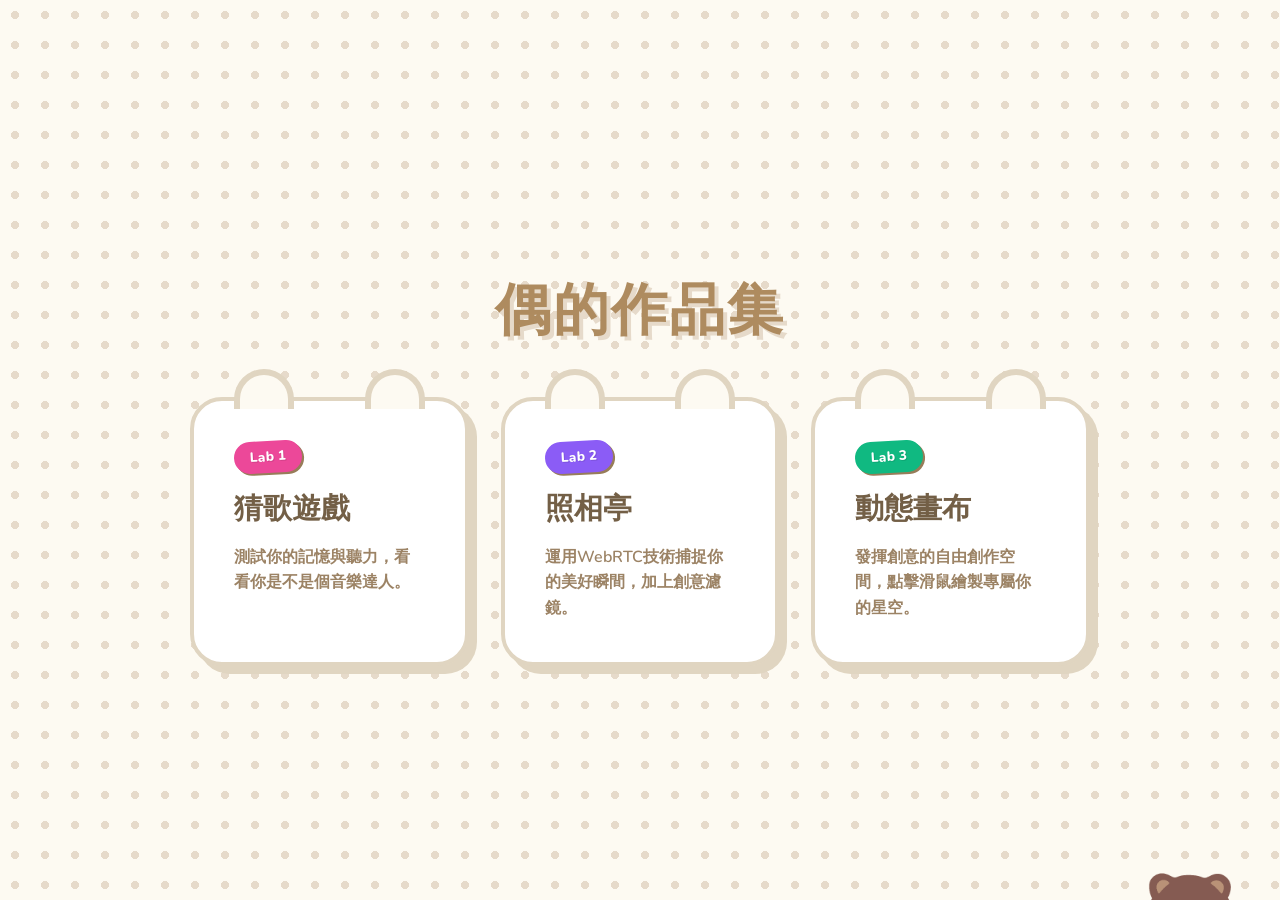
==== index.html @ 74707f81 "Initial commit" ====
<!DOCTYPE html>
<html lang="zh-TW">
<head>
    <meta charset="UTF-8">
    <meta name="viewport" content="width=device-width, initial-scale=1.0">
    <title>偶的作品集</title>
    <link rel="stylesheet" href="style.css">
</head>
<body>
    <div class="container">
        <h1>偶的作品集</h1>
        <div class="grid">
            <a href="lab1/index.html" class="card">
                <span class="tag" style="background:#ec4899">Lab 1</span>
                <h2>猜歌遊戲</h2>
                <p>測試你的記憶與聽力，看看你是不是個音樂達人。</p>
            </a>
            <a href="lab2/index.html" class="card">
                <span class="tag" style="background:#8b5cf6">Lab 2</span>
                <h2>照相亭</h2>
                <p>運用WebRTC技術捕捉你的美好瞬間，加上創意濾鏡。</p>
            </a>
            <a href="lab3/index.html" class="card">
                <span class="tag" style="background:#10b981">Lab 3</span>
                <h2>動態畫布</h2>
                <p>發揮創意的自由創作空間，點擊滑鼠繪製專屬你的星空。</p>
            </a>
        </div>
    </div>
    <div class="peeking-bear" title="拉拉熊跟你問好！">🐻</div>
    <div class="bear-message">哈囉！來看偶的作品吧～ 🍯</div>
</body>
</html>
---- style.css ----
@import url('https://fonts.googleapis.com/css2?family=Nunito:wght@600;800;900&display=swap');

body {
    margin: 0; padding: 0;
    font-family: 'Nunito', sans-serif;
    background: #fdfaf2; 
    color: #594f3e; 
    display: flex; align-items: center; justify-content: center; min-height: 100vh;
    background-image: radial-gradient(#e6daca 4px, transparent 4px);
    background-size: 30px 30px;
    animation: backgroundPan 20s linear infinite;
    position: relative;
    overflow-x: hidden;
}

@keyframes backgroundPan {
    0% { background-position: 0 0; }
    100% { background-position: 60px 60px; }
}

.container { max-width: 900px; width: 100%; padding: 2rem; z-index: 10; position: relative; }

h1 {
    font-size: 3.5rem; text-align: center; margin-bottom: 2.5rem;
    color: #ae8b5f; 
    text-shadow: 4px 4px 0px #e6daca;
    letter-spacing: 2px;
    animation: bounce 2s infinite ease-in-out;
}

@keyframes bounce {
    0%, 100% { transform: translateY(0); }
    50% { transform: translateY(-10px); }
}

.grid { display: grid; grid-template-columns: repeat(auto-fit, minmax(260px, 1fr)); gap: 3rem 2rem; margin-top: 3rem;}

.card {
    background: #ffffff;
    padding: 2.5rem;
    border-radius: 2rem;
    text-decoration: none; color: inherit;
    border: 4px solid #e0d5c1;
    box-shadow: 8px 8px 0px #e0d5c1;
    transition: all 0.3s cubic-bezier(0.175, 0.885, 0.32, 1.275);
    display: block; position: relative; 
    z-index: 2; /* higher than ears */
}

/* Bear Ears styling (Semi-circle merging with frame) */
.card::before, .card::after {
    content: '';
    position: absolute;
    box-sizing: border-box;
    width: 60px; height: 40px;
    background: #fdfaf2; /* Inner ear */
    border: 6px solid #e0d5c1; /* Outer ear matches border */
    border-bottom: none; /* Cut off botton border for seamless connection */
    border-radius: 60px 60px 0 0; /* Semi-circle shape */
    top: -32px; /* Overlap behind top border to hide connection perfectly */
    z-index: -1; 
    transition: border-color 0.3s cubic-bezier(0.175, 0.885, 0.32, 1.275);
}

.card::before { left: 40px; }
.card::after { right: 40px; }

.card:hover {
    transform: translateY(-5px);
    box-shadow: 10px 14px 0px #c2a67e;
    border-color: #c2a67e;
}

/* Ears change border color along with the card */
.card:hover::before, .card:hover::after {
    border-color: #c2a67e; /* Match hovered card */
}

.card:active {
    transform: translateY(4px);
    box-shadow: 0px 0px 0px #c2a67e;
}

.card h2 { margin: 0 0 1rem 0; font-size: 1.8rem; color: #735f46; font-weight: 900; }
.card p { margin: 0; color: #9c8365; line-height: 1.6; font-size: 1rem; font-weight: 600; }

.tag {
    display: inline-block; padding: 0.4rem 1rem;
    background: #c2a67e; border-radius: 9999px;
    font-size: 0.85rem; font-weight: 800; margin-bottom: 1rem; color: #ffffff;
    box-shadow: 2px 2px 0px #977d59;
    transform: rotate(-3deg);
    text-shadow: 1px 1px 0 rgba(0,0,0,0.1);
}

/* Floating Peeking Bear */
.peeking-bear {
    position: fixed;
    bottom: -70px;
    right: 40px;
    font-size: 5rem;
    transition: transform 0.4s cubic-bezier(0.175, 0.885, 0.32, 1.275);
    cursor: pointer;
    z-index: 100;
}
.peeking-bear:hover {
    transform: translateY(-50px) rotate(-10deg);
}

.bear-message {
    position: fixed;
    bottom: 50px;
    right: 130px;
    background: #ffffff;
    color: #735f46;
    padding: 10px 20px;
    border-radius: 20px;
    font-weight: 800;
    border: 3px solid #c2a67e;
    box-shadow: 4px 4px 0px #c2a67e;
    opacity: 0;
    transform: translateY(20px);
    transition: all 0.3s cubic-bezier(0.175, 0.885, 0.32, 1.275);
    pointer-events: none;
    z-index: 99;
}
.peeking-bear:hover + .bear-message {
    opacity: 1;
    transform: translateY(0);
}
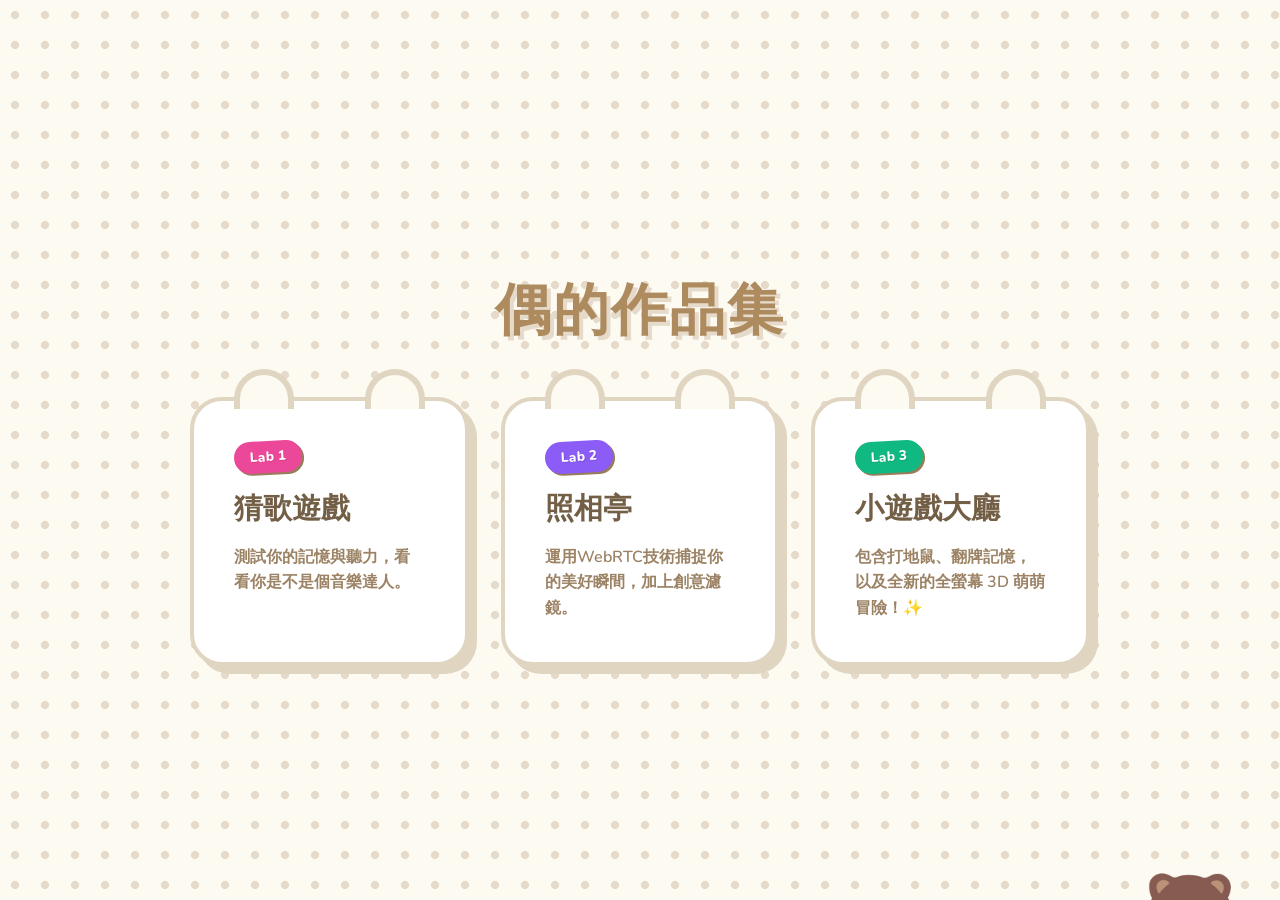
==== commit dbe1ca09: "新增小遊戲" ====
--- a/index.html
+++ b/index.html
@@ -22,12 +22,82 @@
             </a>
             <a href="lab3/index.html" class="card">
                 <span class="tag" style="background:#10b981">Lab 3</span>
-                <h2>動態畫布</h2>
-                <p>發揮創意的自由創作空間，點擊滑鼠繪製專屬你的星空。</p>
+                <h2>小遊戲大廳</h2>
+                <p>包含打地鼠、翻牌記憶，以及全新的全螢幕 3D 萌萌冒險！✨</p>
             </a>
         </div>
     </div>
     <div class="peeking-bear" title="拉拉熊跟你問好！">🐻</div>
     <div class="bear-message">哈囉！來看偶的作品吧～ 🍯</div>
+    <script>
+        // Sound effect using Web Audio API
+        const audioCtx = new (window.AudioContext || window.webkitAudioContext)();
+        function playClickSound() {
+            if (audioCtx.state === 'suspended') audioCtx.resume();
+            
+            const now = audioCtx.currentTime;
+            
+            // "Thock" part (low frequency resonance)
+            const osc1 = audioCtx.createOscillator();
+            const gain1 = audioCtx.createGain();
+            osc1.type = 'triangle';
+            osc1.frequency.setValueAtTime(120, now);
+            osc1.frequency.exponentialRampToValueAtTime(80, now + 0.2); // Slight downward slide
+            
+            gain1.gain.setValueAtTime(0.15, now);
+            gain1.gain.exponentialRampToValueAtTime(0.001, now + 0.25);
+            osc1.connect(gain1);
+            gain1.connect(audioCtx.destination);
+            
+            // "Click" part (transient)
+            const osc2 = audioCtx.createOscillator();
+            const gain2 = audioCtx.createGain();
+            osc2.type = 'sine';
+            osc2.frequency.setValueAtTime(900, now);
+            
+            gain2.gain.setValueAtTime(0.08, now);
+            gain2.gain.exponentialRampToValueAtTime(0.001, now + 0.08);
+            osc2.connect(gain2);
+            gain2.connect(audioCtx.destination);
+            
+            osc1.start(now);
+            osc1.stop(now + 0.25);
+            osc2.start(now);
+            osc2.stop(now + 0.08);
+        }
+
+        // Mouse trail effect
+        let lastTime = 0;
+        document.addEventListener('mousemove', (e) => {
+            const now = Date.now();
+            if (now - lastTime < 50) return; // Throttle to every 50ms
+            lastTime = now;
+
+            const sparkle = document.createElement('div');
+            sparkle.className = 'mouse-trail';
+            sparkle.style.left = e.pageX + 'px';
+            sparkle.style.top = e.pageY + 'px';
+            
+            const size = Math.random() * 15 + 8;
+            sparkle.style.width = size + 'px';
+            sparkle.style.height = size + 'px';
+            
+            const emojis = ['✨', '⭐', '🐾', '🍯'];
+            sparkle.innerText = emojis[Math.floor(Math.random() * emojis.length)];
+            
+            document.body.appendChild(sparkle);
+            
+            setTimeout(() => {
+                sparkle.remove();
+            }, 800);
+        });
+
+        // Add sound to cards
+        document.querySelectorAll('.card').forEach(card => {
+            card.addEventListener('click', () => {
+                playClickSound();
+            });
+        });
+    </script>
 </body>
 </html>
--- a/style.css
+++ b/style.css
@@ -128,3 +128,25 @@
     opacity: 1;
     transform: translateY(0);
 }
+
+.mouse-trail {
+    position: absolute;
+    pointer-events: none;
+    font-size: 1.2rem;
+    z-index: 9999;
+    animation: fadeAndUp 1s ease-out forwards;
+    display: flex;
+    align-items: center;
+    justify-content: center;
+}
+
+@keyframes fadeAndUp {
+    0% {
+        opacity: 0.6;
+        transform: translate(-50%, -50%) scale(0.4);
+    }
+    100% {
+        opacity: 0;
+        transform: translate(-50%, -120%) scale(1.2) rotate(15deg);
+    }
+}
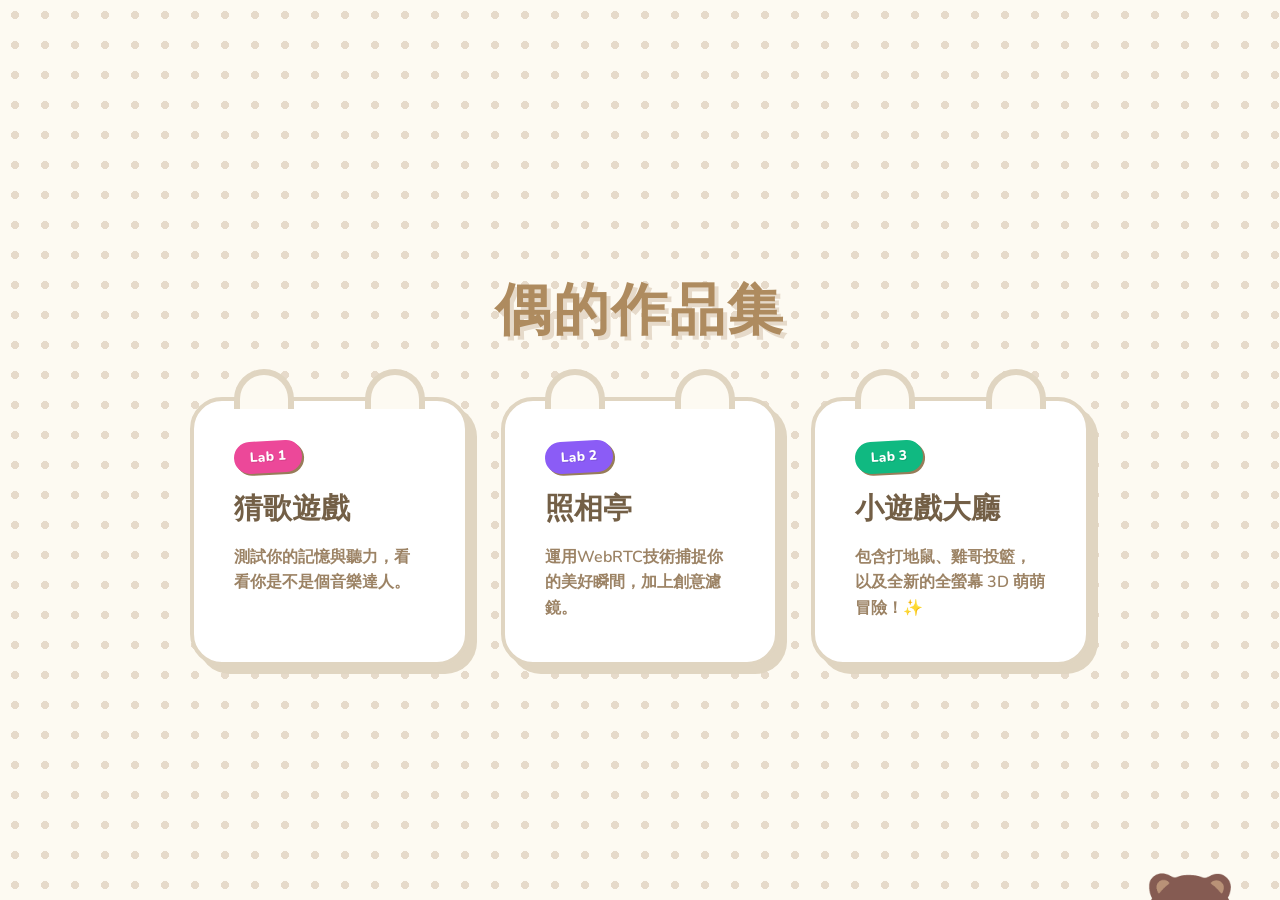
==== commit 5d193bba: "新增猜歌遊戲&細節" ====
--- a/index.html
+++ b/index.html
@@ -1,11 +1,13 @@
 <!DOCTYPE html>
 <html lang="zh-TW">
+
 <head>
     <meta charset="UTF-8">
     <meta name="viewport" content="width=device-width, initial-scale=1.0">
     <title>偶的作品集</title>
     <link rel="stylesheet" href="style.css">
 </head>
+
 <body>
     <div class="container">
         <h1>偶的作品集</h1>
@@ -23,7 +25,7 @@
             <a href="lab3/index.html" class="card">
                 <span class="tag" style="background:#10b981">Lab 3</span>
                 <h2>小遊戲大廳</h2>
-                <p>包含打地鼠、翻牌記憶，以及全新的全螢幕 3D 萌萌冒險！✨</p>
+                <p>包含打地鼠、雞哥投籃，以及全新的全螢幕 3D 萌萌冒險！✨</p>
             </a>
         </div>
     </div>
@@ -34,32 +36,32 @@
         const audioCtx = new (window.AudioContext || window.webkitAudioContext)();
         function playClickSound() {
             if (audioCtx.state === 'suspended') audioCtx.resume();
-            
+
             const now = audioCtx.currentTime;
-            
+
             // "Thock" part (low frequency resonance)
             const osc1 = audioCtx.createOscillator();
             const gain1 = audioCtx.createGain();
             osc1.type = 'triangle';
             osc1.frequency.setValueAtTime(120, now);
             osc1.frequency.exponentialRampToValueAtTime(80, now + 0.2); // Slight downward slide
-            
+
             gain1.gain.setValueAtTime(0.15, now);
             gain1.gain.exponentialRampToValueAtTime(0.001, now + 0.25);
             osc1.connect(gain1);
             gain1.connect(audioCtx.destination);
-            
+
             // "Click" part (transient)
             const osc2 = audioCtx.createOscillator();
             const gain2 = audioCtx.createGain();
             osc2.type = 'sine';
             osc2.frequency.setValueAtTime(900, now);
-            
+
             gain2.gain.setValueAtTime(0.08, now);
             gain2.gain.exponentialRampToValueAtTime(0.001, now + 0.08);
             osc2.connect(gain2);
             gain2.connect(audioCtx.destination);
-            
+
             osc1.start(now);
             osc1.stop(now + 0.25);
             osc2.start(now);
@@ -77,16 +79,16 @@
             sparkle.className = 'mouse-trail';
             sparkle.style.left = e.pageX + 'px';
             sparkle.style.top = e.pageY + 'px';
-            
+
             const size = Math.random() * 15 + 8;
             sparkle.style.width = size + 'px';
             sparkle.style.height = size + 'px';
-            
+
             const emojis = ['✨', '⭐', '🐾', '🍯'];
             sparkle.innerText = emojis[Math.floor(Math.random() * emojis.length)];
-            
+
             document.body.appendChild(sparkle);
-            
+
             setTimeout(() => {
                 sparkle.remove();
             }, 800);
@@ -100,4 +102,5 @@
         });
     </script>
 </body>
-</html>
+
+</html>
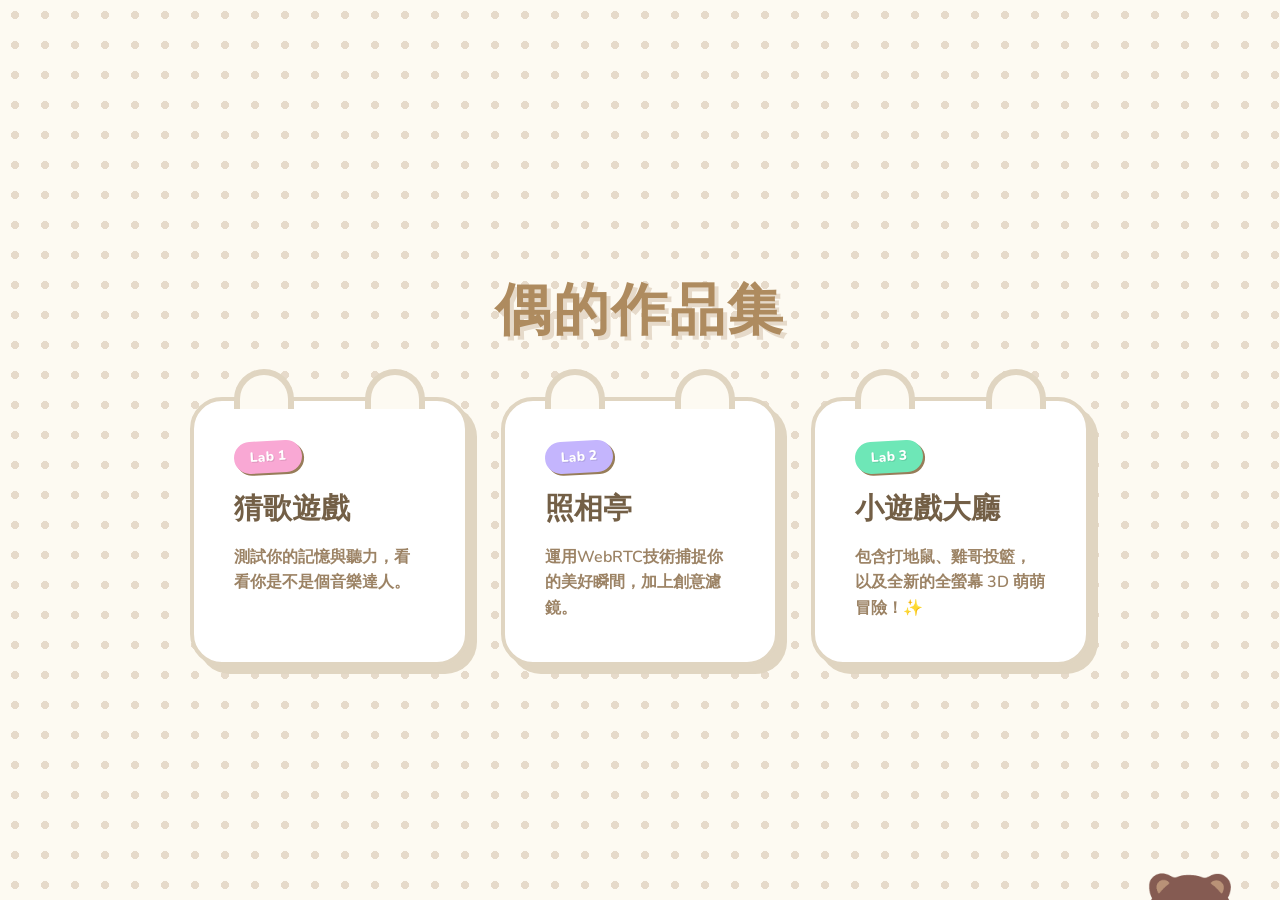
==== commit bf8299ad: "猜歌遊戲優化" ====
--- a/index.html
+++ b/index.html
@@ -13,17 +13,17 @@
         <h1>偶的作品集</h1>
         <div class="grid">
             <a href="lab1/index.html" class="card">
-                <span class="tag" style="background:#ec4899">Lab 1</span>
+                <span class="tag" style="background:#f9a8d4">Lab 1</span>
                 <h2>猜歌遊戲</h2>
                 <p>測試你的記憶與聽力，看看你是不是個音樂達人。</p>
             </a>
             <a href="lab2/index.html" class="card">
-                <span class="tag" style="background:#8b5cf6">Lab 2</span>
+                <span class="tag" style="background:#c4b5fd">Lab 2</span>
                 <h2>照相亭</h2>
                 <p>運用WebRTC技術捕捉你的美好瞬間，加上創意濾鏡。</p>
             </a>
             <a href="lab3/index.html" class="card">
-                <span class="tag" style="background:#10b981">Lab 3</span>
+                <span class="tag" style="background:#6ee7b7">Lab 3</span>
                 <h2>小遊戲大廳</h2>
                 <p>包含打地鼠、雞哥投籃，以及全新的全螢幕 3D 萌萌冒險！✨</p>
             </a>
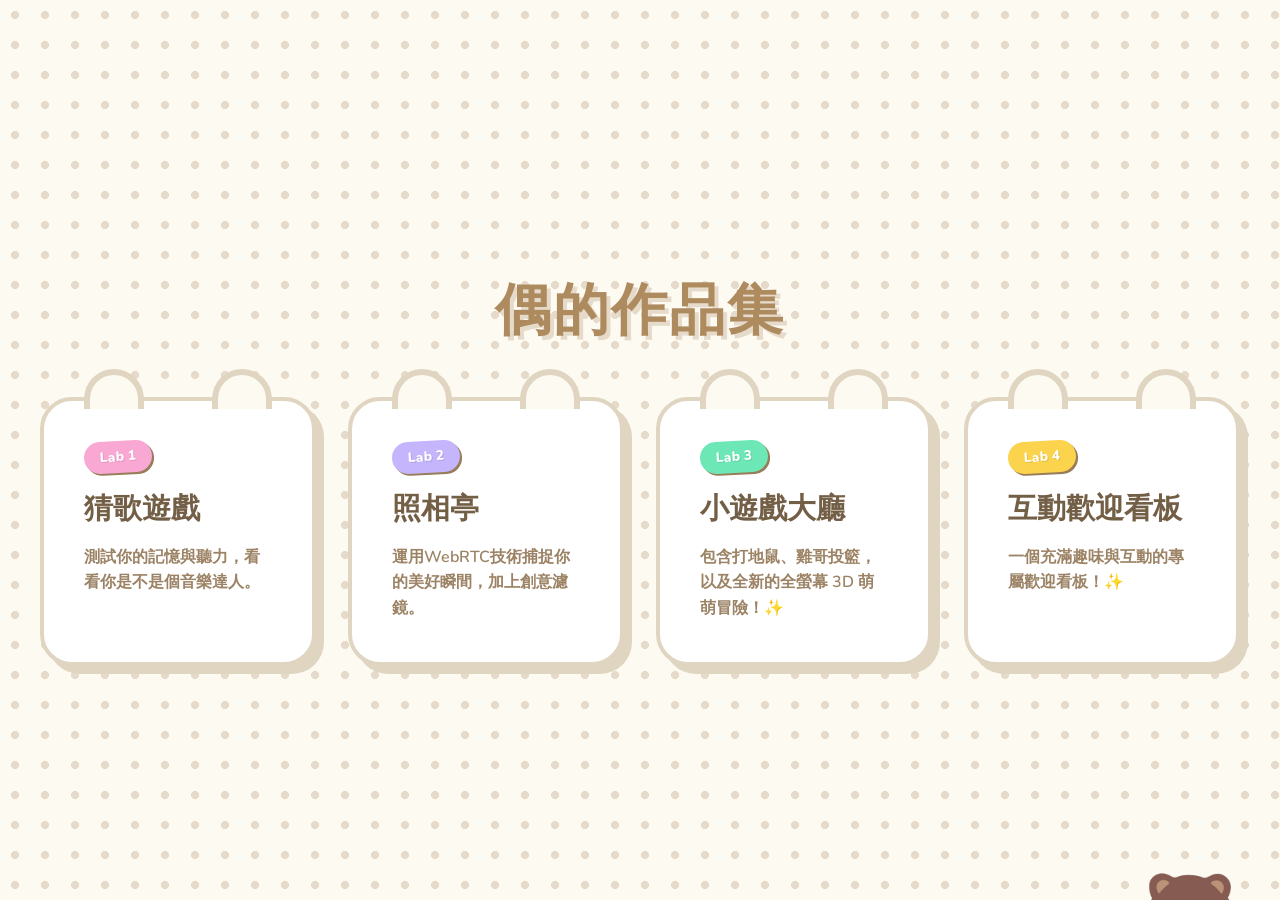
==== commit 6e7d51ce: "新增lab4" ====
--- a/index.html
+++ b/index.html
@@ -26,6 +26,11 @@
                 <span class="tag" style="background:#6ee7b7">Lab 3</span>
                 <h2>小遊戲大廳</h2>
                 <p>包含打地鼠、雞哥投籃，以及全新的全螢幕 3D 萌萌冒險！✨</p>
+            </a>
+            <a href="lab4/index.html" class="card">
+                <span class="tag" style="background:#fcd34d">Lab 4</span>
+                <h2>互動歡迎看板</h2>
+                <p>一個充滿趣味與互動的專屬歡迎看板！✨</p>
             </a>
         </div>
     </div>
--- a/style.css
+++ b/style.css
@@ -18,7 +18,7 @@
     100% { background-position: 60px 60px; }
 }
 
-.container { max-width: 900px; width: 100%; padding: 2rem; z-index: 10; position: relative; }
+.container { max-width: 1200px; width: 100%; padding: 2rem; z-index: 10; position: relative; }
 
 h1 {
     font-size: 3.5rem; text-align: center; margin-bottom: 2.5rem;
@@ -33,7 +33,7 @@
     50% { transform: translateY(-10px); }
 }
 
-.grid { display: grid; grid-template-columns: repeat(auto-fit, minmax(260px, 1fr)); gap: 3rem 2rem; margin-top: 3rem;}
+.grid { display: grid; grid-template-columns: repeat(4, 1fr); gap: 3rem 2rem; margin-top: 3rem;}
 
 .card {
     background: #ffffff;
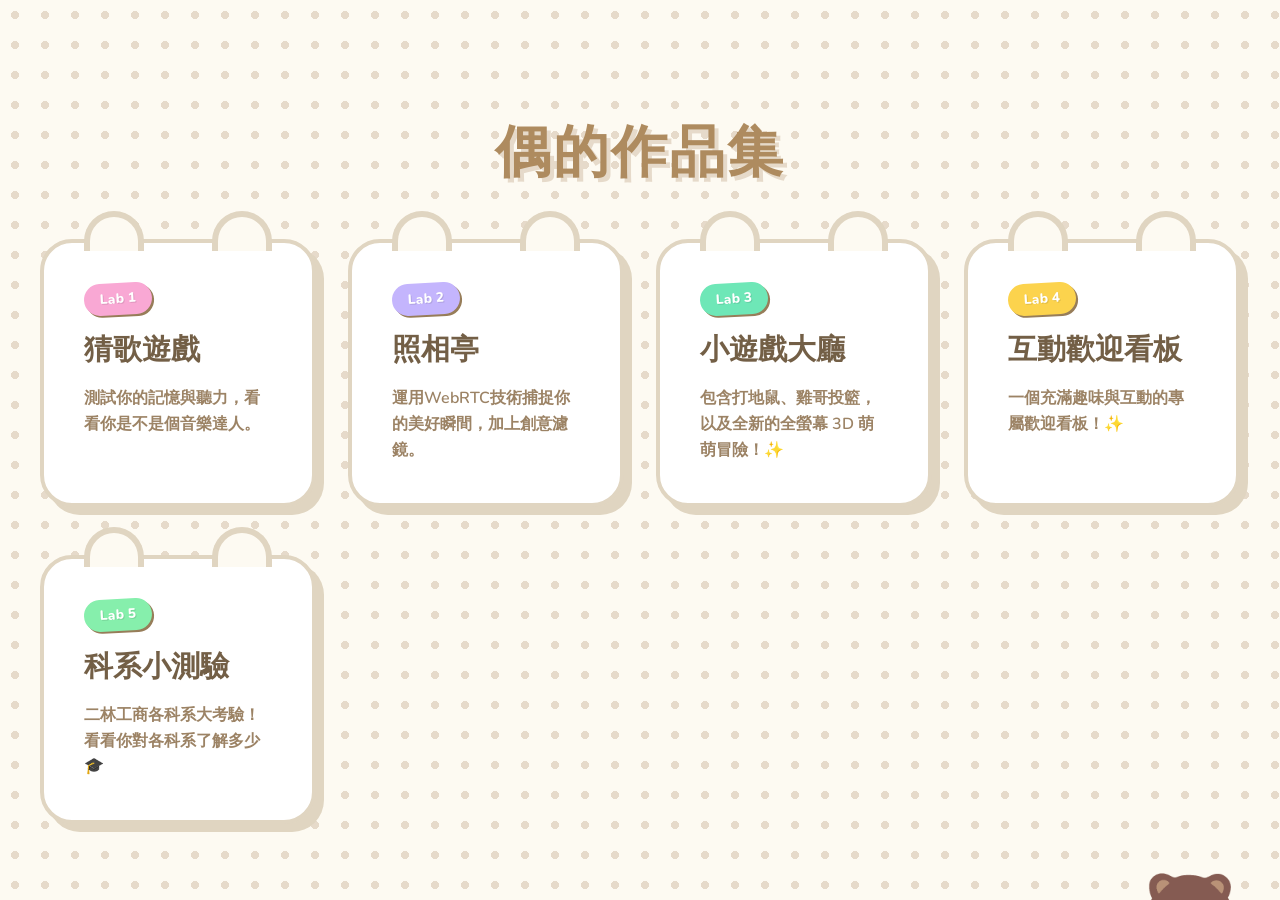
==== commit a3012f6f: "新增lab5但是過馬路卒想要回到首頁有彈一下" ====
--- a/index.html
+++ b/index.html
@@ -31,6 +31,11 @@
                 <span class="tag" style="background:#fcd34d">Lab 4</span>
                 <h2>互動歡迎看板</h2>
                 <p>一個充滿趣味與互動的專屬歡迎看板！✨</p>
+            </a>
+            <a href="lab5/index.html" class="card">
+                <span class="tag" style="background:#86efac">Lab 5</span>
+                <h2>科系小測驗</h2>
+                <p>二林工商各科系大考驗！看看你對各科系了解多少🎓</p>
             </a>
         </div>
     </div>
